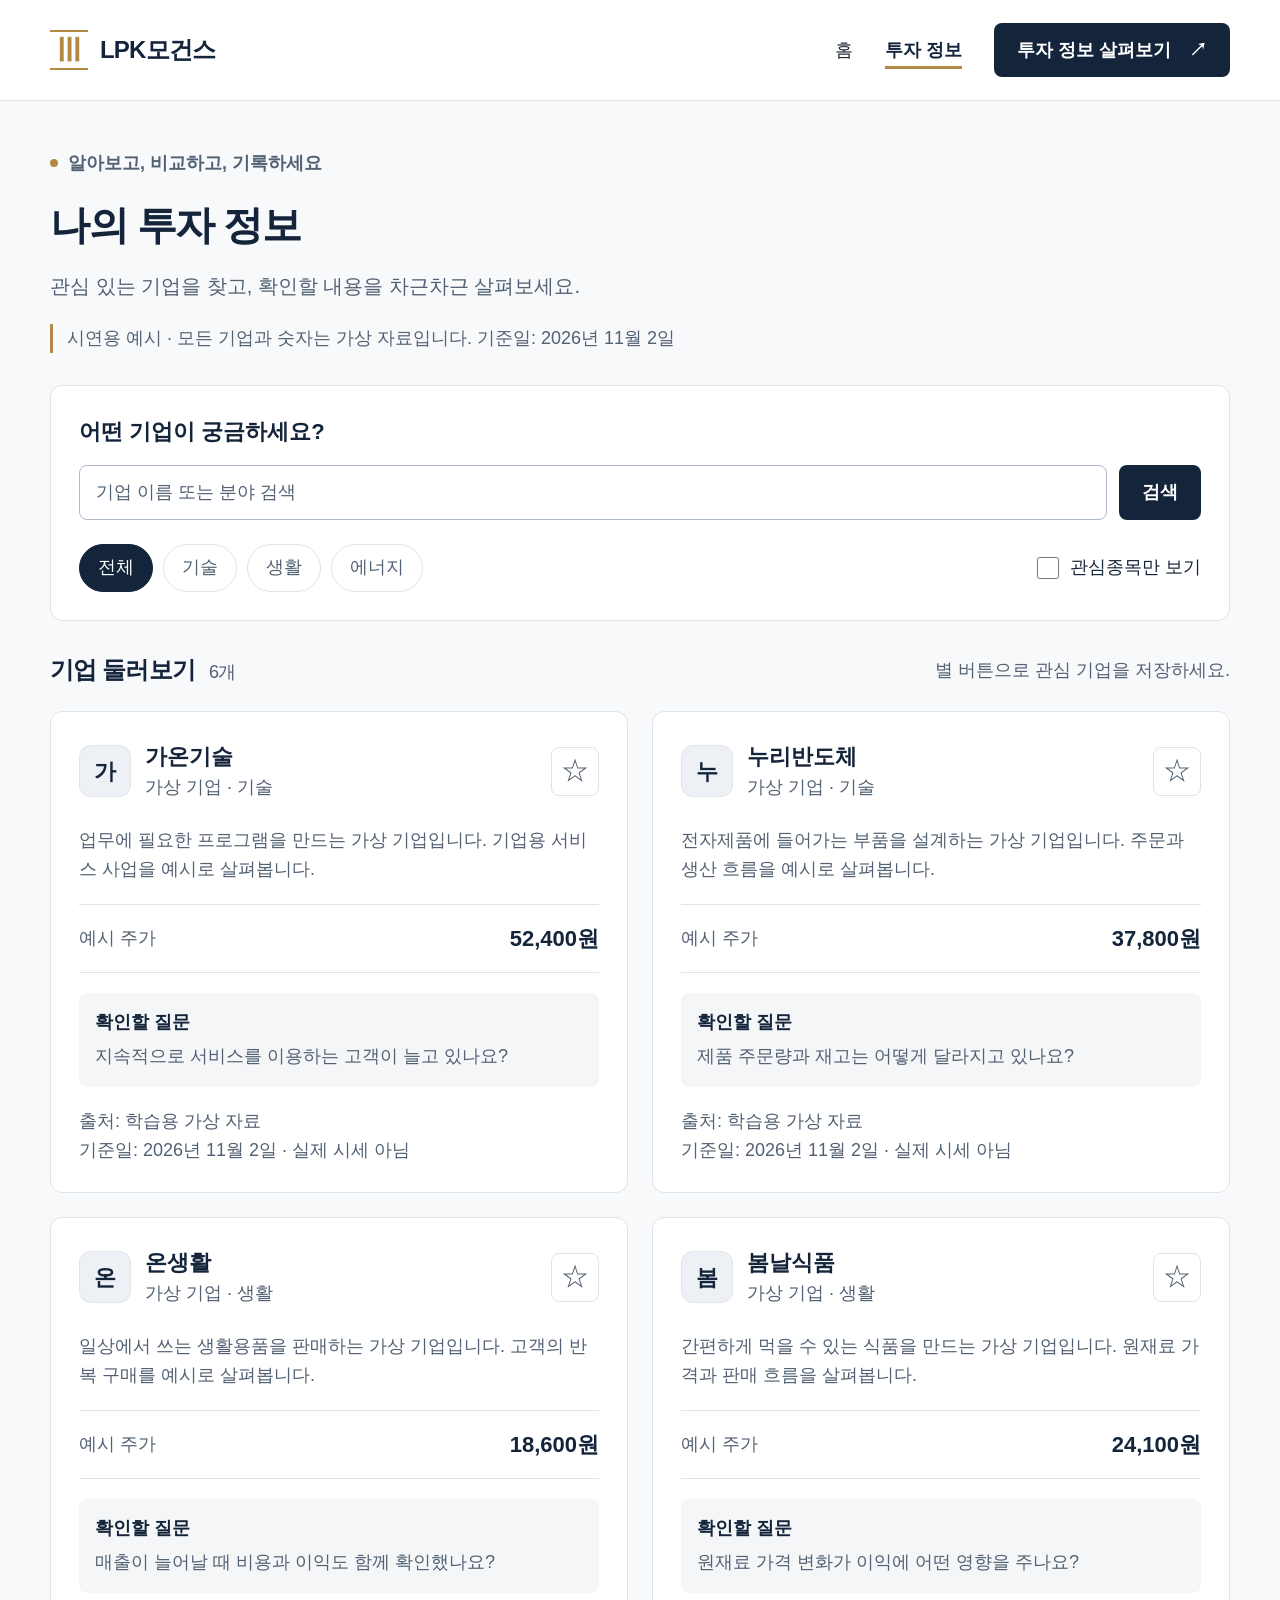
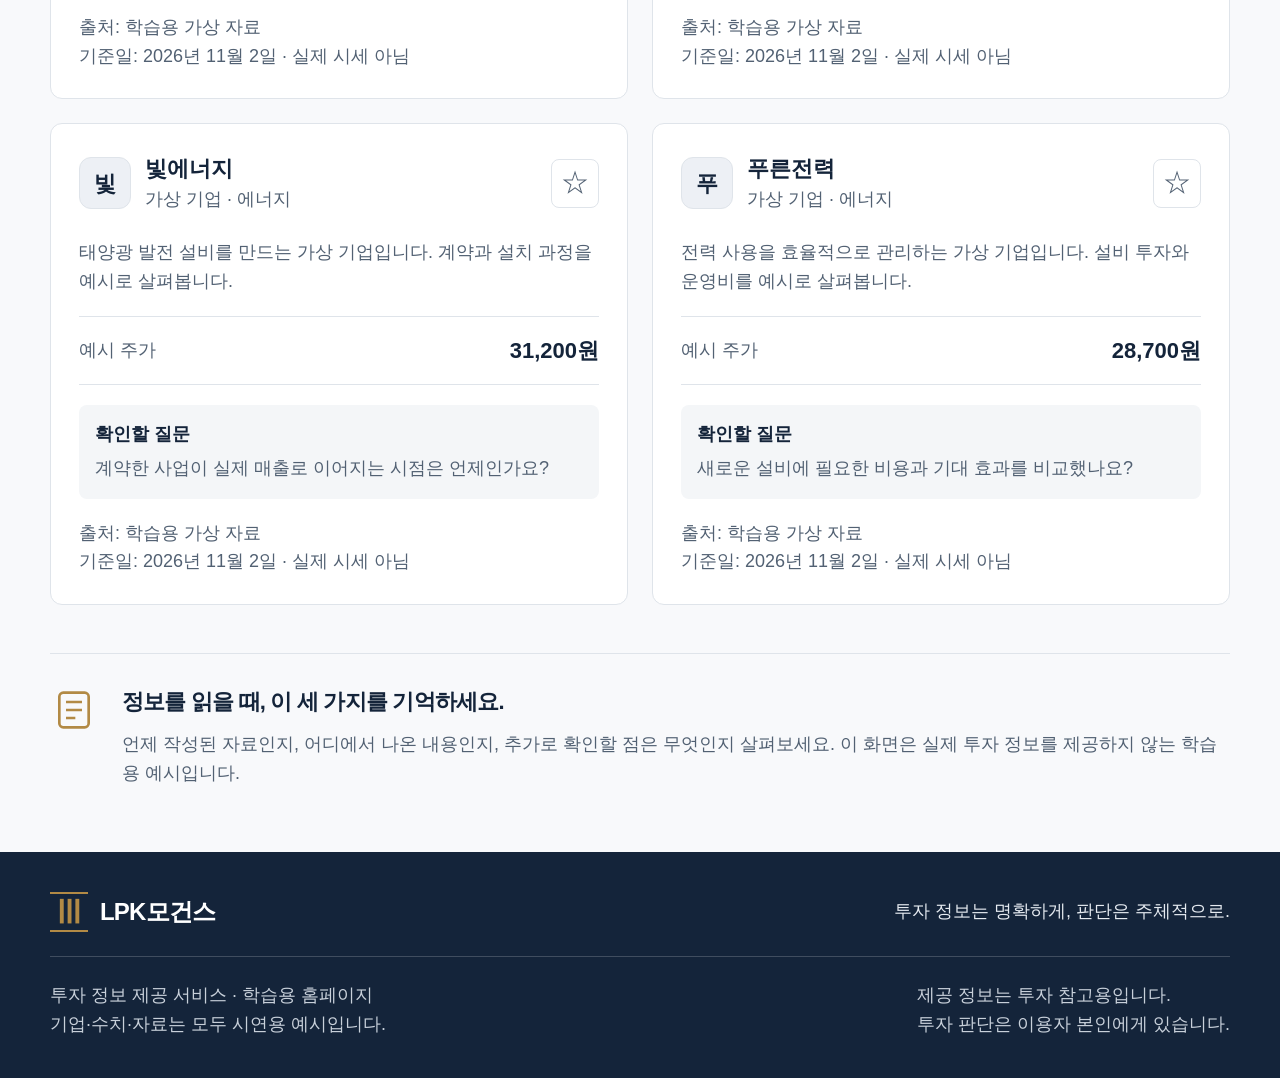
==== 투자정보.html @ 1f758c42 "LPK모건스 홈페이지와 페이지 구성 문서 저장" ====
<!doctype html>
<html lang="ko"><head><meta charset="utf-8"><meta name="viewport" content="width=device-width, initial-scale=1"><meta name="description" content="LPK모건스의 학습용 투자 정보 홈페이지. 기업 검색과 관심종목 저장을 예시 자료로 체험하세요."><title>투자 정보 | LPK모건스</title><link rel="stylesheet" href="style.css"><script src="script.js" defer></script></head><body><a class="skip-link" href="#main">본문으로 바로가기</a>
<header class="site-header"><div class="container header-inner"><a class="brand" href="index.html" aria-label="LPK모건스 홈"><span class="brand-mark" aria-hidden="true">Ⅲ</span><span>LPK모건스</span></a><button class="menu-toggle" type="button" aria-expanded="false" aria-controls="site-nav" hidden><span aria-hidden="true">☰</span> <span data-menu-label>메뉴 열기</span></button><nav id="site-nav" aria-label="주 메뉴"><a href="index.html" >홈</a><a href="투자정보.html" aria-current="page">투자 정보</a><a class="button primary nav-cta" href="투자정보.html">투자 정보 살펴보기 <span aria-hidden="true">↗</span></a></nav></div></header><main id="main" class="info-main"><section class="container info-heading"><p class="eyebrow"><span></span> 알아보고, 비교하고, 기록하세요</p><h1>나의 투자 정보</h1><p class="lead">관심 있는 기업을 찾고, 확인할 내용을 차근차근 살펴보세요.</p><p class="demo-notice">시연용 예시 · 모든 기업과 숫자는 가상 자료입니다. 기준일: 2026년 11월 2일</p></section><section class="container information" aria-label="기업 검색과 목록"><div class="filter-panel"><form id="search-form" role="search"><label for="company-search">어떤 기업이 궁금하세요?</label><div class="search-row"><input id="company-search" type="search" placeholder="기업 이름 또는 분야 검색" autocomplete="off"><button class="button primary" type="submit">검색</button></div></form><div class="filter-row"><div class="category-filters" role="group" aria-label="분야 선택"><button class="filter active" data-category="전체" aria-pressed="true">전체</button><button class="filter" data-category="기술" aria-pressed="false">기술</button><button class="filter" data-category="생활" aria-pressed="false">생활</button><button class="filter" data-category="에너지" aria-pressed="false">에너지</button></div><label class="saved-toggle"><input id="saved-only" type="checkbox"> 관심종목만 보기</label></div></div><div class="results-heading"><h2>기업 둘러보기 <span id="result-count"></span></h2><p>별 버튼으로 관심 기업을 저장하세요.</p></div><p id="storage-status" class="storage-status" role="status"></p><p id="action-status" class="sr-only" role="status" aria-live="polite"></p><div id="company-grid" class="company-grid"></div><div id="empty-state" class="empty-state" hidden><span aria-hidden="true">⌕</span><h3>조건에 맞는 기업이 없습니다.</h3><p>검색어나 분야를 바꾸거나, 관심종목을 추가해 보세요.</p><button id="reset-filters" class="button secondary" type="button">전체 기업 보기</button></div><noscript><p class="demo-notice">기업 검색과 관심종목을 이용하려면 브라우저에서 자바스크립트(화면 동작 기능)를 허용해 주세요.</p></noscript></section><section class="container reading-note"><div class="service-icon"><svg viewBox="0 0 34 36" fill="none" stroke="currentColor" stroke-width="2" aria-hidden="true"><rect x="6" y="5" width="22" height="26" rx="3"/><path d="M11 12h12M11 18h12M11 24h7"/></svg></div><div><h2>정보를 읽을 때, 이 세 가지를 기억하세요.</h2><p>언제 작성된 자료인지, 어디에서 나온 내용인지, 추가로 확인할 점은 무엇인지 살펴보세요. 이 화면은 실제 투자 정보를 제공하지 않는 학습용 예시입니다.</p></div></section></main><footer class="site-footer"><div class="container"><div class="footer-top"><a class="brand" href="index.html"><span class="brand-mark" aria-hidden="true">Ⅲ</span>LPK모건스</a><p>투자 정보는 명확하게, 판단은 주체적으로.</p></div><div class="footer-bottom"><p>투자 정보 제공 서비스 · 학습용 홈페이지<br>기업·수치·자료는 모두 시연용 예시입니다.</p><p>제공 정보는 투자 참고용입니다.<br>투자 판단은 이용자 본인에게 있습니다.</p></div></div></footer></body></html>
---- style.css ----
:root{--navy:#14243a;--gold:#b28a45;--bg:#f4f6f8;--text:#202938;--muted:#526173;--border:#dfe4ea;--white:#fff}*{box-sizing:border-box}html{scroll-behavior:auto}body{margin:0;color:var(--text);background:var(--white);font-family:"맑은 고딕","Apple SD Gothic Neo","Noto Sans KR",sans-serif;font-size:18px;line-height:1.6;overflow-wrap:anywhere}button,input{font:inherit}button,a,input{-webkit-tap-highlight-color:transparent}button{cursor:pointer}a{color:inherit;text-decoration:none}button:focus-visible,a:focus-visible,input:focus-visible{outline:3px solid var(--gold);outline-offset:4px}h1,h2,h3,p{margin:0}h1{font-size:40px;line-height:1.35;letter-spacing:-1.5px;color:var(--navy);font-weight:800}h2{font-size:28px;line-height:1.45;letter-spacing:-.8px;color:var(--navy)}h3{font-size:22px;line-height:1.5;color:var(--navy)}p+p{margin-top:12px}.container{width:min(1180px,calc(100% - 80px));margin-inline:auto}.site-header{border-bottom:1px solid var(--border);background:#fff}.header-inner{min-height:100px;display:flex;align-items:center;justify-content:space-between;gap:24px}.brand{display:inline-flex;align-items:center;gap:12px;color:var(--navy);font-weight:800;font-size:24px;white-space:nowrap;letter-spacing:-.8px}.brand-mark{display:inline-grid;place-items:center;width:38px;height:40px;font-family:Georgia,serif;font-size:32px;color:var(--gold);border-block:2px solid var(--gold);line-height:1}.site-header nav{display:flex;align-items:center;gap:32px}.site-header nav>a:not(.button){padding:12px 0}.site-header [aria-current=page]{color:var(--navy);font-weight:800;text-decoration:underline;text-decoration-color:var(--gold);text-decoration-thickness:3px;text-underline-offset:10px}.button{min-height:48px;padding:12px 22px;border:1px solid transparent;border-radius:8px;display:inline-flex;align-items:center;justify-content:center;gap:18px;font-size:18px;font-weight:700;text-align:center;line-height:1.6}.button.primary{background:var(--navy);color:white}.button.primary:hover{background:#283f5c}.button.secondary{border-color:var(--navy);background:white;color:var(--navy)}.button.secondary:hover{background:var(--bg)}.menu-toggle{display:none;min-height:48px;background:white;border:1px solid var(--border);border-radius:8px;padding:8px 12px;color:var(--navy)}[hidden]{display:none!important}.hero{display:grid;grid-template-columns:1.12fr 1fr;gap:64px;align-items:center;padding-block:72px 80px}.eyebrow{font-size:18px;font-weight:700;color:var(--muted);margin-bottom:20px;display:flex;align-items:center;gap:10px}.eyebrow>span{height:8px;width:8px;border-radius:50%;background:var(--gold);display:inline-block;flex-shrink:0}.hero h1{margin-bottom:24px}.hero h1 span{font-weight:500}.lead{color:var(--muted);font-size:20px;line-height:1.8}.hero-actions{display:flex;align-items:center;gap:24px;flex-wrap:wrap;margin-top:32px}.text-link{display:inline-flex;align-items:center;gap:12px;font-weight:700;color:var(--navy);min-height:48px}.text-link:hover{text-decoration:underline}.quiet{color:var(--muted);margin-top:24px}.hero-visual{border:1px solid var(--border);border-radius:16px;background:#fff;padding:28px;box-shadow:0 16px 45px #14243a0b;position:relative}.hero-visual:before{content:"";position:absolute;inset:-18px 22px 18px -18px;background:#f2eee7;border-radius:16px;z-index:-1}.visual-heading{display:flex;gap:12px;justify-content:space-between;align-items:center;padding-bottom:22px;border-bottom:1px solid var(--border);flex-wrap:wrap}.mini-label{font-weight:700}.badge{background:var(--bg);padding:4px 10px;border-radius:6px;color:var(--muted);font-size:18px}.sample-company{display:flex;align-items:center;gap:14px;margin-top:24px}.company-symbol{background:#edf0f5;width:52px;height:52px;border:1px solid var(--border);border-radius:12px;display:grid;place-items:center;color:var(--navy);font-size:22px;font-weight:700;flex-shrink:0}.sample-company h2{font-size:22px}.sample-company p{color:var(--muted);font-size:18px}.sample-star{margin-left:auto;font-size:32px;color:var(--gold)}.sample-price{margin-block:20px 4px;display:flex;align-items:baseline;gap:16px;flex-wrap:wrap}.sample-price strong{font-size:34px;line-height:1.4;color:var(--navy);letter-spacing:-1px}.sample-price strong span{font-size:20px;margin-left:4px}.price-note{color:var(--muted)}.line-chart{display:block;width:100%;height:auto}.chart-axis{display:flex;justify-content:space-between;color:var(--muted);gap:12px}.visual-note{display:flex;gap:12px;background:var(--bg);padding:16px;border-radius:8px;margin-top:24px;color:var(--muted)}.visual-note>span{color:var(--gold);font-size:24px}.section-tint{background:var(--bg);border-block:1px solid #e9edf1;padding-block:64px}.section-heading{display:flex;justify-content:space-between;align-items:end;gap:32px;margin-bottom:32px}.section-heading .eyebrow{margin-bottom:12px}.section-heading>p{color:var(--muted)}.service-grid{display:grid;grid-template-columns:repeat(3,minmax(0,1fr));gap:24px}.service-card{background:white;border:1px solid var(--border);border-radius:12px;padding:28px;position:relative}.service-icon{width:48px;height:48px;color:var(--gold);margin-bottom:24px;flex-shrink:0}.service-icon svg{width:100%;height:100%}.step-number{position:absolute;right:28px;top:28px;color:var(--muted)}.service-card h3{margin-bottom:12px}.service-card>p{color:var(--muted);margin-bottom:24px}.how-section{display:grid;grid-template-columns:1fr 1fr;gap:64px;padding-block:64px}.how-section .muted{margin-top:20px}.muted{color:var(--muted)}.steps{list-style:none;padding:0;margin:0;display:grid;gap:24px}.steps li{display:flex;gap:20px;align-items:start}.steps li>span{color:var(--muted);border:1px solid var(--border);border-radius:50%;width:48px;height:48px;display:grid;place-items:center;flex-shrink:0}.steps p{color:var(--muted);margin-top:4px}.closing{padding:40px;background:#f2eee7;border:1px solid #e5dccb;border-radius:12px;display:flex;align-items:center;justify-content:space-between;gap:32px;margin-bottom:64px}.closing .eyebrow{margin-bottom:12px}.closing p:not(.eyebrow){margin-top:16px;color:var(--muted)}.closing .button{flex-shrink:0}.site-footer{background:var(--navy);color:#e5eaf0;padding-block:40px}.site-footer .brand{color:white}.footer-top,.footer-bottom{display:flex;justify-content:space-between;gap:24px}.footer-top{align-items:center;padding-bottom:24px;border-bottom:1px solid #ffffff30}.footer-bottom{padding-top:24px;color:#c8d0da}.footer-bottom p{margin:0}.info-main{background:#f8f9fb;padding-bottom:64px}.info-heading{padding-block:48px 32px}.info-heading h1{margin-bottom:16px}.demo-notice{color:var(--muted);margin-top:20px;padding-left:14px;border-left:3px solid var(--gold)}.filter-panel{padding:28px;border:1px solid var(--border);border-radius:12px;background:white}#search-form label{font-size:22px;font-weight:700;display:block;color:var(--navy);margin-bottom:16px}.search-row{display:flex;gap:12px}.search-row input{min-width:0;flex:1;border:1px solid #aeb9c7;border-radius:8px;padding:12px 16px;background:white;color:var(--text);min-height:52px}.search-row input::placeholder{color:var(--muted)}.filter-row{display:flex;justify-content:space-between;gap:20px;align-items:center;flex-wrap:wrap;margin-top:24px}.category-filters{display:flex;gap:10px;flex-wrap:wrap}.filter{min-height:48px;padding:8px 18px;background:white;color:var(--muted);border:1px solid var(--border);border-radius:24px}.filter.active{color:white;background:var(--navy);border-color:var(--navy)}.saved-toggle{min-height:48px;display:flex;align-items:center;gap:8px;color:var(--navy);cursor:pointer}.saved-toggle input{width:22px;height:22px;accent-color:var(--navy);flex-shrink:0}.results-heading{display:flex;align-items:center;justify-content:space-between;gap:20px;margin:32px 0 24px}.results-heading h2{font-size:24px}.results-heading h2 span{font-size:18px;color:var(--muted);font-weight:400;margin-left:8px}.results-heading p{color:var(--muted)}.company-grid{display:grid;grid-template-columns:repeat(2,minmax(0,1fr));gap:24px}.company-card{padding:28px;border:1px solid var(--border);border-radius:12px;background:white}.company-card-header{display:flex;gap:14px;align-items:center;margin-bottom:24px}.company-card-header .category{color:var(--muted)}.save-button{margin-left:auto;min-width:48px;min-height:48px;border:1px solid var(--border);border-radius:8px;background:white;color:var(--muted);font-size:28px;flex-shrink:0}.save-button[aria-pressed=true]{background:#f2eee7;border-color:var(--gold);color:var(--navy)}.company-card .description{color:var(--muted);margin-bottom:20px}.company-meta{display:flex;align-items:center;justify-content:space-between;gap:12px;padding-block:16px;border-block:1px solid var(--border);margin-bottom:20px;flex-wrap:wrap}.company-meta strong{font-size:22px;color:var(--navy)}.company-meta span{color:var(--muted)}.question-box{background:var(--bg);padding:16px;border-radius:8px}.question-box h3{font-size:18px;margin-bottom:6px}.question-box p{color:var(--muted)}.source{color:var(--muted);margin-top:20px}.empty-state{text-align:center;border:1px dashed #aeb9c7;border-radius:12px;background:white;padding:48px 24px}.empty-state>span{font-size:40px;color:var(--gold)}.empty-state p{color:var(--muted);margin-block:12px 24px}.storage-status{color:var(--muted);margin-bottom:20px}.storage-status:empty{display:none}.reading-note{display:flex;align-items:start;gap:24px;border-top:1px solid var(--border);margin-top:48px;padding-top:32px}.reading-note h2{font-size:22px;margin-bottom:12px}.reading-note p{color:var(--muted)}.sr-only{position:absolute;width:1px;height:1px;padding:0;margin:-1px;overflow:hidden;clip:rect(0,0,0,0);white-space:nowrap;border:0}.skip-link{position:absolute;left:16px;top:-100px;background:var(--navy);color:white;padding:12px;z-index:10}.skip-link:focus{top:12px}
@media(max-width:1050px){.container{width:calc(100% - 48px)}.site-header nav{gap:20px}.hero{gap:32px;padding-block:56px}.service-card{padding:24px}.section-heading{align-items:start}.hero-actions{gap:16px}.lead{font-size:18px}.nav-cta{padding-inline:14px}}
@media(max-width:800px){.header-inner{min-height:84px;flex-wrap:wrap;gap:0;padding-block:16px}.brand{font-size:22px}.brand-mark{width:30px;height:34px;font-size:28px}.menu-toggle:not([hidden]){display:inline-flex;gap:8px;align-items:center}.site-header nav{width:100%;flex-direction:column;align-items:stretch;gap:8px;margin-top:16px;border-top:1px solid var(--border);padding-top:16px}.site-header nav>a:not(.button){padding:12px}.site-header nav[data-open=false]{display:none}.hero{grid-template-columns:1fr;gap:40px}.hero-copy{max-width:600px}.hero-visual{max-width:580px;width:100%;justify-self:center}.service-grid{grid-template-columns:1fr}.service-card{padding:24px}.section-heading{display:block}.section-heading>p{margin-top:20px}.how-section{grid-template-columns:1fr;gap:32px}.closing{flex-direction:column;align-items:start}.footer-top,.footer-bottom{flex-direction:column;align-items:start}.company-grid{grid-template-columns:1fr}.results-heading{display:block}.results-heading p{margin-top:8px}.reading-note{gap:16px}}
@media(max-width:480px){.container{width:calc(100% - 40px)}h1{font-size:30px;letter-spacing:-1px}h2{font-size:24px}.hero{padding-block:40px}.hero h1{margin-bottom:20px}.hero-copy .lead br{display:none}.hero-actions{align-items:stretch;flex-direction:column}.hero-actions .text-link{justify-content:center}.eyebrow{margin-bottom:16px}.hero-visual{padding:20px}.hero-visual:before{inset:-10px 12px 10px -10px}.visual-heading{gap:8px}.sample-price strong{font-size:30px}.visual-note{padding:12px;gap:8px}.section-tint{padding-block:40px}.how-section{padding-block:40px}.closing{padding:20px;margin-bottom:40px}.closing .button{width:100%}.info-heading{padding-top:32px}.filter-panel{padding:20px}.search-row{gap:8px}.search-row input{padding:12px;max-width:100%}.search-row .button{padding-inline:16px}.category-filters{gap:8px}.filter{padding-inline:14px}.company-card{padding:20px}.reading-note{flex-direction:column}.reading-note .service-icon{margin-bottom:0}.header-inner .brand{gap:8px}.menu-toggle{padding-inline:10px}.company-card-header{gap:10px}.company-card-header .company-symbol{width:44px;height:44px}.sample-company{gap:10px}.steps li{gap:14px}.quiet{margin-top:20px}}
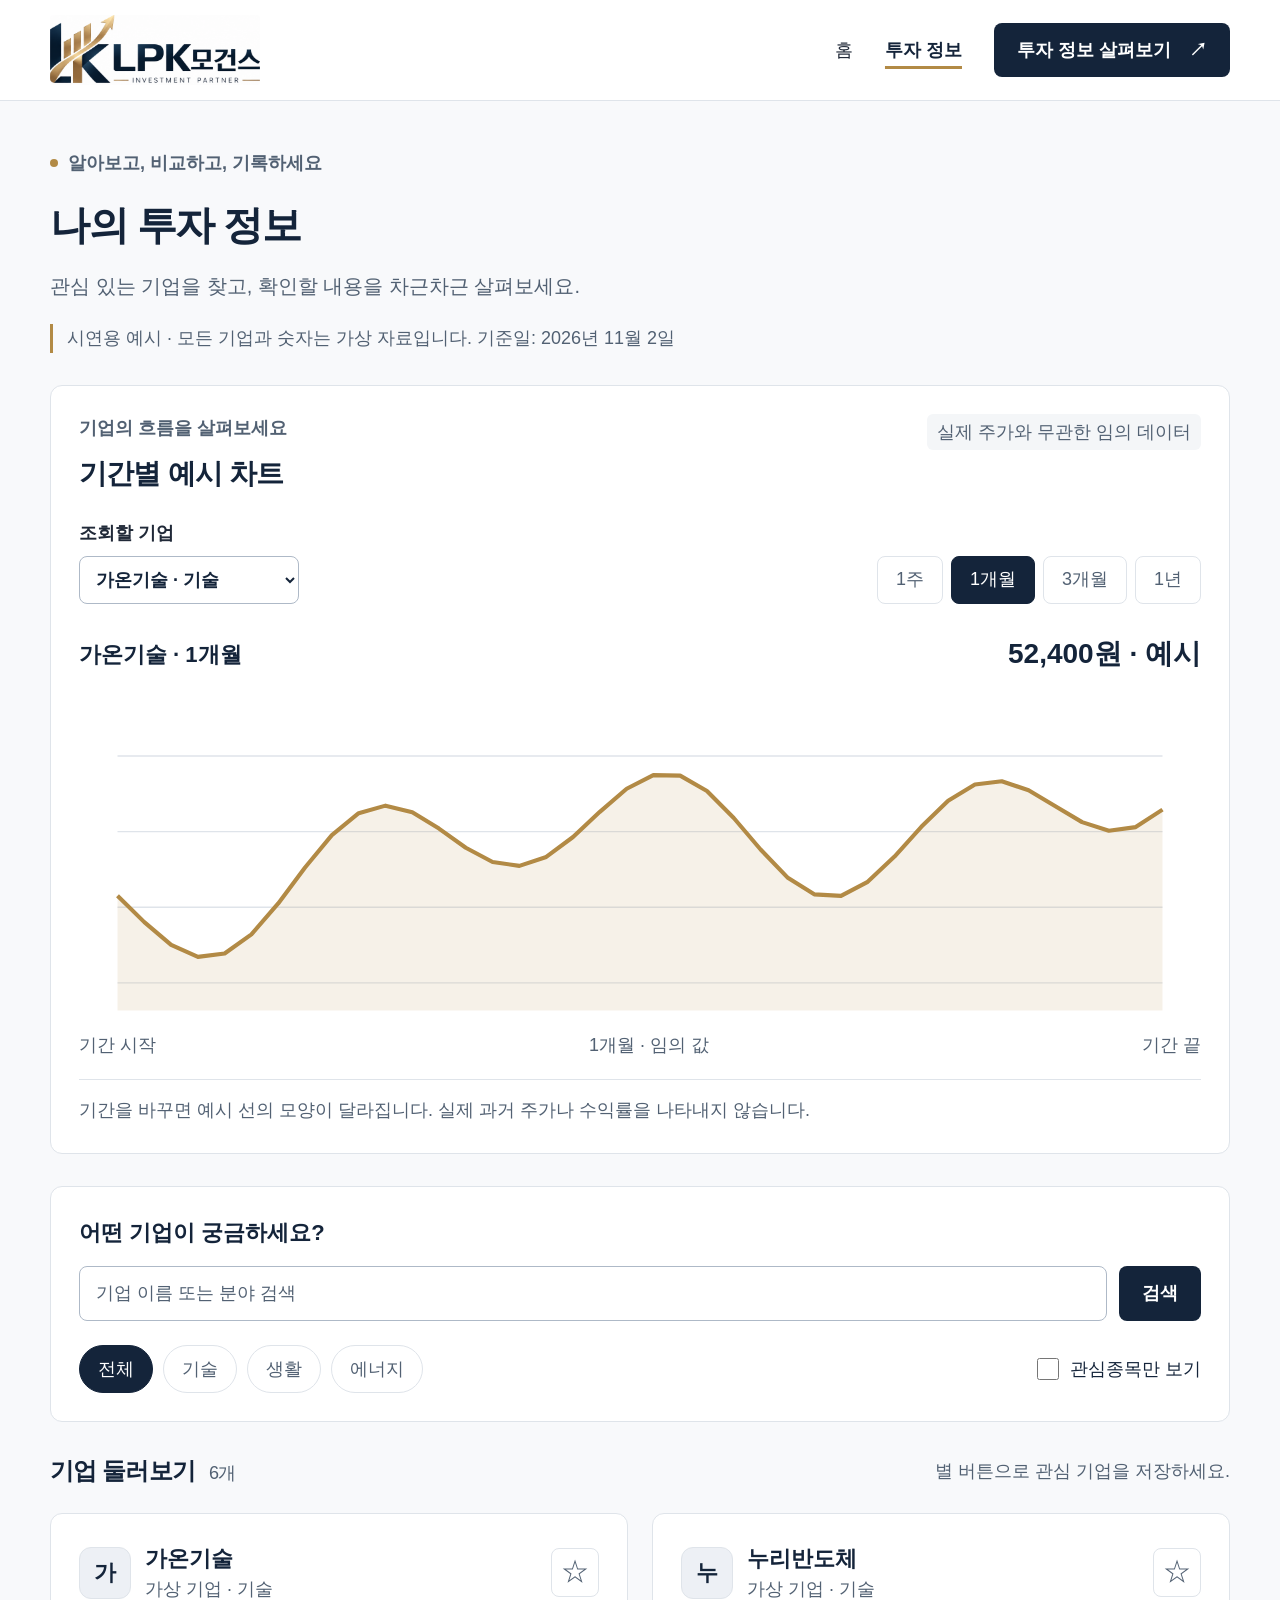
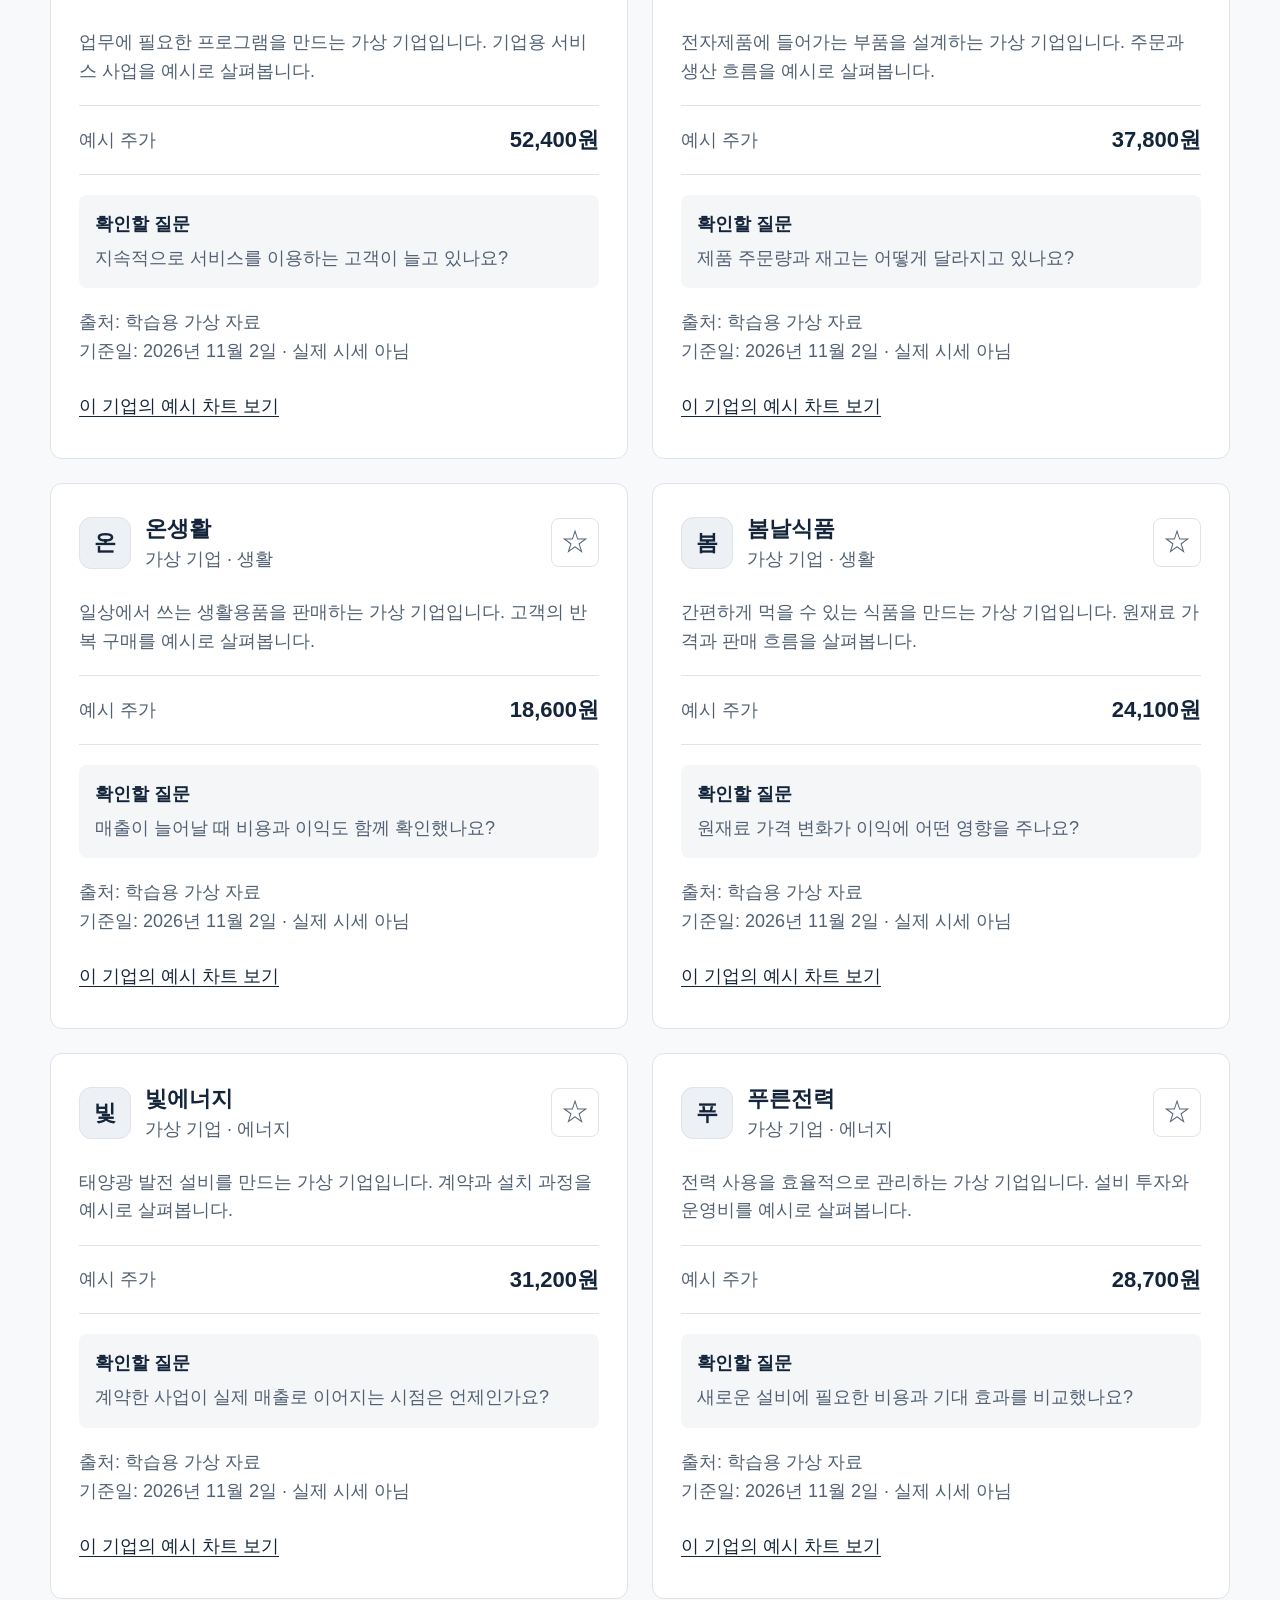
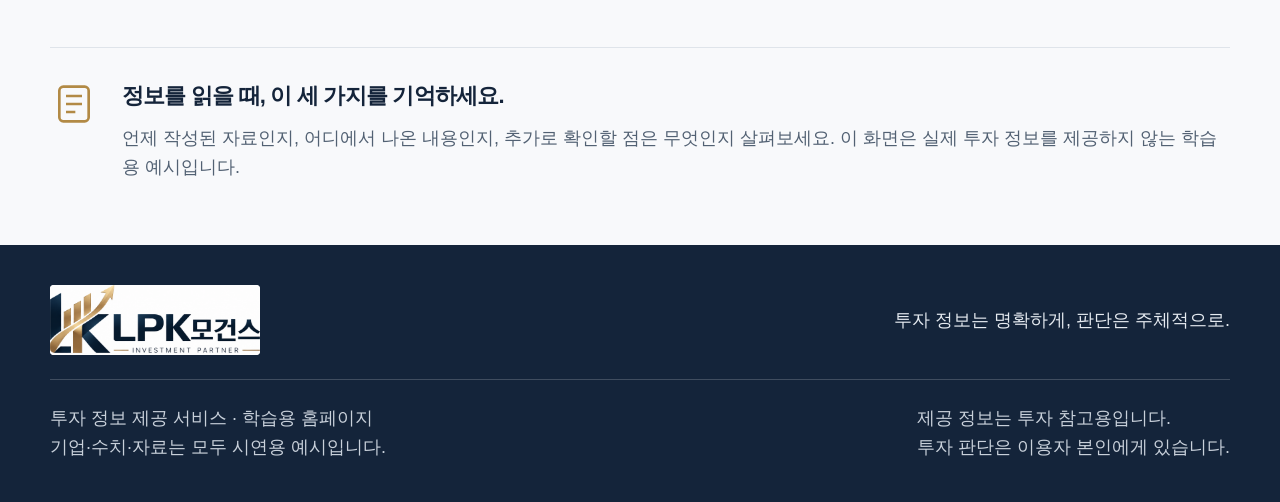
==== commit 6bed3dc8: "로고 적용 및 시장 현황·기간별 차트·관심종목 메모 추가" ====
--- a/투자정보.html
+++ b/투자정보.html
@@ -1,3 +1,3 @@
 <!doctype html>
 <html lang="ko"><head><meta charset="utf-8"><meta name="viewport" content="width=device-width, initial-scale=1"><meta name="description" content="LPK모건스의 학습용 투자 정보 홈페이지. 기업 검색과 관심종목 저장을 예시 자료로 체험하세요."><title>투자 정보 | LPK모건스</title><link rel="stylesheet" href="style.css"><script src="script.js" defer></script></head><body><a class="skip-link" href="#main">본문으로 바로가기</a>
-<header class="site-header"><div class="container header-inner"><a class="brand" href="index.html" aria-label="LPK모건스 홈"><span class="brand-mark" aria-hidden="true">Ⅲ</span><span>LPK모건스</span></a><button class="menu-toggle" type="button" aria-expanded="false" aria-controls="site-nav" hidden><span aria-hidden="true">☰</span> <span data-menu-label>메뉴 열기</span></button><nav id="site-nav" aria-label="주 메뉴"><a href="index.html" >홈</a><a href="투자정보.html" aria-current="page">투자 정보</a><a class="button primary nav-cta" href="투자정보.html">투자 정보 살펴보기 <span aria-hidden="true">↗</span></a></nav></div></header><main id="main" class="info-main"><section class="container info-heading"><p class="eyebrow"><span></span> 알아보고, 비교하고, 기록하세요</p><h1>나의 투자 정보</h1><p class="lead">관심 있는 기업을 찾고, 확인할 내용을 차근차근 살펴보세요.</p><p class="demo-notice">시연용 예시 · 모든 기업과 숫자는 가상 자료입니다. 기준일: 2026년 11월 2일</p></section><section class="container information" aria-label="기업 검색과 목록"><div class="filter-panel"><form id="search-form" role="search"><label for="company-search">어떤 기업이 궁금하세요?</label><div class="search-row"><input id="company-search" type="search" placeholder="기업 이름 또는 분야 검색" autocomplete="off"><button class="button primary" type="submit">검색</button></div></form><div class="filter-row"><div class="category-filters" role="group" aria-label="분야 선택"><button class="filter active" data-category="전체" aria-pressed="true">전체</button><button class="filter" data-category="기술" aria-pressed="false">기술</button><button class="filter" data-category="생활" aria-pressed="false">생활</button><button class="filter" data-category="에너지" aria-pressed="false">에너지</button></div><label class="saved-toggle"><input id="saved-only" type="checkbox"> 관심종목만 보기</label></div></div><div class="results-heading"><h2>기업 둘러보기 <span id="result-count"></span></h2><p>별 버튼으로 관심 기업을 저장하세요.</p></div><p id="storage-status" class="storage-status" role="status"></p><p id="action-status" class="sr-only" role="status" aria-live="polite"></p><div id="company-grid" class="company-grid"></div><div id="empty-state" class="empty-state" hidden><span aria-hidden="true">⌕</span><h3>조건에 맞는 기업이 없습니다.</h3><p>검색어나 분야를 바꾸거나, 관심종목을 추가해 보세요.</p><button id="reset-filters" class="button secondary" type="button">전체 기업 보기</button></div><noscript><p class="demo-notice">기업 검색과 관심종목을 이용하려면 브라우저에서 자바스크립트(화면 동작 기능)를 허용해 주세요.</p></noscript></section><section class="container reading-note"><div class="service-icon"><svg viewBox="0 0 34 36" fill="none" stroke="currentColor" stroke-width="2" aria-hidden="true"><rect x="6" y="5" width="22" height="26" rx="3"/><path d="M11 12h12M11 18h12M11 24h7"/></svg></div><div><h2>정보를 읽을 때, 이 세 가지를 기억하세요.</h2><p>언제 작성된 자료인지, 어디에서 나온 내용인지, 추가로 확인할 점은 무엇인지 살펴보세요. 이 화면은 실제 투자 정보를 제공하지 않는 학습용 예시입니다.</p></div></section></main><footer class="site-footer"><div class="container"><div class="footer-top"><a class="brand" href="index.html"><span class="brand-mark" aria-hidden="true">Ⅲ</span>LPK모건스</a><p>투자 정보는 명확하게, 판단은 주체적으로.</p></div><div class="footer-bottom"><p>투자 정보 제공 서비스 · 학습용 홈페이지<br>기업·수치·자료는 모두 시연용 예시입니다.</p><p>제공 정보는 투자 참고용입니다.<br>투자 판단은 이용자 본인에게 있습니다.</p></div></div></footer></body></html>
+<header class="site-header"><div class="container header-inner"><a class="brand" href="index.html" aria-label="LPK모건스 홈"><span class="brand-logo"><img src="images/logo.png" alt="LPK모건스" width="1536" height="1024"></span></a><button class="menu-toggle" type="button" aria-expanded="false" aria-controls="site-nav" hidden><span aria-hidden="true">☰</span> <span data-menu-label>메뉴 열기</span></button><nav id="site-nav" aria-label="주 메뉴"><a href="index.html" >홈</a><a href="투자정보.html" aria-current="page">투자 정보</a><a class="button primary nav-cta" href="투자정보.html">투자 정보 살펴보기 <span aria-hidden="true">↗</span></a></nav></div></header><main id="main" class="info-main"><section class="container info-heading"><p class="eyebrow"><span></span> 알아보고, 비교하고, 기록하세요</p><h1>나의 투자 정보</h1><p class="lead">관심 있는 기업을 찾고, 확인할 내용을 차근차근 살펴보세요.</p><p class="demo-notice">시연용 예시 · 모든 기업과 숫자는 가상 자료입니다. 기준일: 2026년 11월 2일</p></section><section class="container chart-section" aria-labelledby="detail-chart-title"><div class="chart-panel"><div class="section-heading"><div><p class="eyebrow">기업의 흐름을 살펴보세요</p><h2 id="detail-chart-title">기간별 예시 차트</h2></div><span class="badge">실제 주가와 무관한 임의 데이터</span></div><div class="chart-controls"><label for="chart-company">조회할 기업<select id="chart-company"></select></label><div class="period-buttons" role="group" aria-label="차트 기간"><button type="button" class="filter" data-period="1주" aria-pressed="false">1주</button><button type="button" class="filter active" data-period="1개월" aria-pressed="true">1개월</button><button type="button" class="filter" data-period="3개월" aria-pressed="false">3개월</button><button type="button" class="filter" data-period="1년" aria-pressed="false">1년</button></div></div><div class="chart-price"><h3 id="chart-company-name"></h3><strong id="chart-price"></strong></div><div id="detail-chart" aria-live="polite"></div><p class="chart-explanation">기간을 바꾸면 예시 선의 모양이 달라집니다. 실제 과거 주가나 수익률을 나타내지 않습니다.</p></div></section><section class="container information" aria-label="기업 검색과 목록"><div class="filter-panel"><form id="search-form" role="search"><label for="company-search">어떤 기업이 궁금하세요?</label><div class="search-row"><input id="company-search" type="search" placeholder="기업 이름 또는 분야 검색" autocomplete="off"><button class="button primary" type="submit">검색</button></div></form><div class="filter-row"><div class="category-filters" role="group" aria-label="분야 선택"><button class="filter active" data-category="전체" aria-pressed="true">전체</button><button class="filter" data-category="기술" aria-pressed="false">기술</button><button class="filter" data-category="생활" aria-pressed="false">생활</button><button class="filter" data-category="에너지" aria-pressed="false">에너지</button></div><label class="saved-toggle"><input id="saved-only" type="checkbox"> 관심종목만 보기</label></div></div><div class="results-heading"><h2>기업 둘러보기 <span id="result-count"></span></h2><p>별 버튼으로 관심 기업을 저장하세요.</p></div><p id="storage-status" class="storage-status" role="status"></p><p id="action-status" class="sr-only" role="status" aria-live="polite"></p><div id="company-grid" class="company-grid"></div><div id="empty-state" class="empty-state" hidden><span aria-hidden="true">⌕</span><h3>조건에 맞는 기업이 없습니다.</h3><p>검색어나 분야를 바꾸거나, 관심종목을 추가해 보세요.</p><button id="reset-filters" class="button secondary" type="button">전체 기업 보기</button></div><noscript><p class="demo-notice">기업 검색과 관심종목을 이용하려면 브라우저에서 자바스크립트(화면 동작 기능)를 허용해 주세요.</p></noscript></section><section class="container reading-note"><div class="service-icon"><svg viewBox="0 0 34 36" fill="none" stroke="currentColor" stroke-width="2" aria-hidden="true"><rect x="6" y="5" width="22" height="26" rx="3"/><path d="M11 12h12M11 18h12M11 24h7"/></svg></div><div><h2>정보를 읽을 때, 이 세 가지를 기억하세요.</h2><p>언제 작성된 자료인지, 어디에서 나온 내용인지, 추가로 확인할 점은 무엇인지 살펴보세요. 이 화면은 실제 투자 정보를 제공하지 않는 학습용 예시입니다.</p></div></section></main><footer class="site-footer"><div class="container"><div class="footer-top"><a class="brand" href="index.html"><span class="brand-logo"><img src="images/logo.png" alt="LPK모건스" width="1536" height="1024"></span></a><p>투자 정보는 명확하게, 판단은 주체적으로.</p></div><div class="footer-bottom"><p>투자 정보 제공 서비스 · 학습용 홈페이지<br>기업·수치·자료는 모두 시연용 예시입니다.</p><p>제공 정보는 투자 참고용입니다.<br>투자 판단은 이용자 본인에게 있습니다.</p></div></div></footer></body></html>
--- a/style.css
+++ b/style.css
@@ -2,3 +2,9 @@
 @media(max-width:1050px){.container{width:calc(100% - 48px)}.site-header nav{gap:20px}.hero{gap:32px;padding-block:56px}.service-card{padding:24px}.section-heading{align-items:start}.hero-actions{gap:16px}.lead{font-size:18px}.nav-cta{padding-inline:14px}}
 @media(max-width:800px){.header-inner{min-height:84px;flex-wrap:wrap;gap:0;padding-block:16px}.brand{font-size:22px}.brand-mark{width:30px;height:34px;font-size:28px}.menu-toggle:not([hidden]){display:inline-flex;gap:8px;align-items:center}.site-header nav{width:100%;flex-direction:column;align-items:stretch;gap:8px;margin-top:16px;border-top:1px solid var(--border);padding-top:16px}.site-header nav>a:not(.button){padding:12px}.site-header nav[data-open=false]{display:none}.hero{grid-template-columns:1fr;gap:40px}.hero-copy{max-width:600px}.hero-visual{max-width:580px;width:100%;justify-self:center}.service-grid{grid-template-columns:1fr}.service-card{padding:24px}.section-heading{display:block}.section-heading>p{margin-top:20px}.how-section{grid-template-columns:1fr;gap:32px}.closing{flex-direction:column;align-items:start}.footer-top,.footer-bottom{flex-direction:column;align-items:start}.company-grid{grid-template-columns:1fr}.results-heading{display:block}.results-heading p{margin-top:8px}.reading-note{gap:16px}}
 @media(max-width:480px){.container{width:calc(100% - 40px)}h1{font-size:30px;letter-spacing:-1px}h2{font-size:24px}.hero{padding-block:40px}.hero h1{margin-bottom:20px}.hero-copy .lead br{display:none}.hero-actions{align-items:stretch;flex-direction:column}.hero-actions .text-link{justify-content:center}.eyebrow{margin-bottom:16px}.hero-visual{padding:20px}.hero-visual:before{inset:-10px 12px 10px -10px}.visual-heading{gap:8px}.sample-price strong{font-size:30px}.visual-note{padding:12px;gap:8px}.section-tint{padding-block:40px}.how-section{padding-block:40px}.closing{padding:20px;margin-bottom:40px}.closing .button{width:100%}.info-heading{padding-top:32px}.filter-panel{padding:20px}.search-row{gap:8px}.search-row input{padding:12px;max-width:100%}.search-row .button{padding-inline:16px}.category-filters{gap:8px}.filter{padding-inline:14px}.company-card{padding:20px}.reading-note{flex-direction:column}.reading-note .service-icon{margin-bottom:0}.header-inner .brand{gap:8px}.menu-toggle{padding-inline:10px}.company-card-header{gap:10px}.company-card-header .company-symbol{width:44px;height:44px}.sample-company{gap:10px}.steps li{gap:14px}.quiet{margin-top:20px}}
+
+/* 승인된 로고와 예시 정보 데스크 */
+.brand-logo{position:relative;display:block;width:210px;height:70px;overflow:hidden;background:white;border-radius:4px;flex-shrink:0}.brand-logo img{position:absolute;width:256px;height:auto;max-width:none;left:-25px;top:-49px}.site-footer .brand-logo{width:210px}.market-section{padding-bottom:64px}.market-section .section-heading{align-items:center}.market-grid{display:grid;grid-template-columns:repeat(4,minmax(0,1fr));gap:20px}.market-card{border:1px solid var(--border);border-radius:12px;padding:24px}.market-card h3{font-size:18px;color:var(--muted);font-weight:500}.market-card strong{display:block;font-size:28px;color:var(--navy);margin:12px 0 8px;letter-spacing:-1px}.market-card p,.market-source{color:var(--muted)}.market-source{margin-top:16px}.home-watch{display:flex;align-items:center;justify-content:space-between;gap:24px;background:var(--bg);padding:24px;margin-top:28px;border-radius:12px}.home-watch p{color:var(--muted);margin-top:8px}.home-watch .button{flex-shrink:0}.chart-section{margin-bottom:32px}.chart-panel{padding:28px;border:1px solid var(--border);border-radius:12px;background:white}.chart-panel .section-heading{align-items:start;margin-bottom:24px}.chart-controls{display:flex;align-items:end;justify-content:space-between;gap:24px;flex-wrap:wrap}.chart-controls label{font-weight:700;display:grid;gap:8px;min-width:220px}.chart-controls select{font:inherit;min-height:48px;border:1px solid #aeb9c7;border-radius:8px;background:white;color:var(--navy);padding:8px 12px;max-width:100%}.period-buttons{display:flex;gap:8px;flex-wrap:wrap}.period-buttons .filter{border-radius:8px}.chart-price{display:flex;gap:20px;align-items:center;justify-content:space-between;flex-wrap:wrap;margin-top:28px}.chart-price strong{font-size:28px;color:var(--navy)}.detail-chart-svg{display:block;width:100%;height:auto;max-height:330px;margin-top:24px}.chart-explanation{color:var(--muted);border-top:1px solid var(--border);padding-top:16px;margin-top:20px}.note-editor{border-top:1px solid var(--border);padding-top:20px;margin-top:20px}.note-editor label{display:block;font-weight:700;color:var(--navy);margin-bottom:8px}.note-editor textarea{font:inherit;width:100%;min-height:100px;resize:vertical;padding:12px;border:1px solid #aeb9c7;border-radius:8px;color:var(--text);background:white}.note-editor textarea:focus-visible,select:focus-visible{outline:3px solid var(--gold);outline-offset:3px}.note-help,.note-save-status{color:var(--muted);margin-top:6px}.company-chart-link{display:inline-block;margin-top:16px;text-decoration:underline;text-underline-offset:4px;color:var(--navy);min-height:48px;padding-top:10px}.site-header .brand{min-width:0}
+@media(max-width:1050px){.market-grid{grid-template-columns:repeat(2,minmax(0,1fr))}.market-card strong{font-size:26px}}
+@media(max-width:800px){.chart-panel .section-heading{display:block}.chart-panel .badge{display:inline-block;margin-top:16px}.chart-controls{align-items:stretch}.chart-controls label{width:100%}.home-watch{flex-direction:column;align-items:stretch}.market-section .section-heading{display:block}.market-section .badge{display:inline-block;margin-top:16px}}
+@media(max-width:480px){.brand-logo,.site-footer .brand-logo{width:170px;height:56px}.brand-logo img{width:207px;left:-20px;top:-39px}.market-section{padding-bottom:40px}.market-grid{grid-template-columns:1fr;gap:16px}.market-card{padding:20px}.home-watch{padding:20px}.chart-panel{padding:20px}.chart-controls label{min-width:0}.period-buttons{gap:8px}.period-buttons .filter{padding-inline:12px}.chart-price{gap:10px}.chart-price strong{font-size:24px}}
